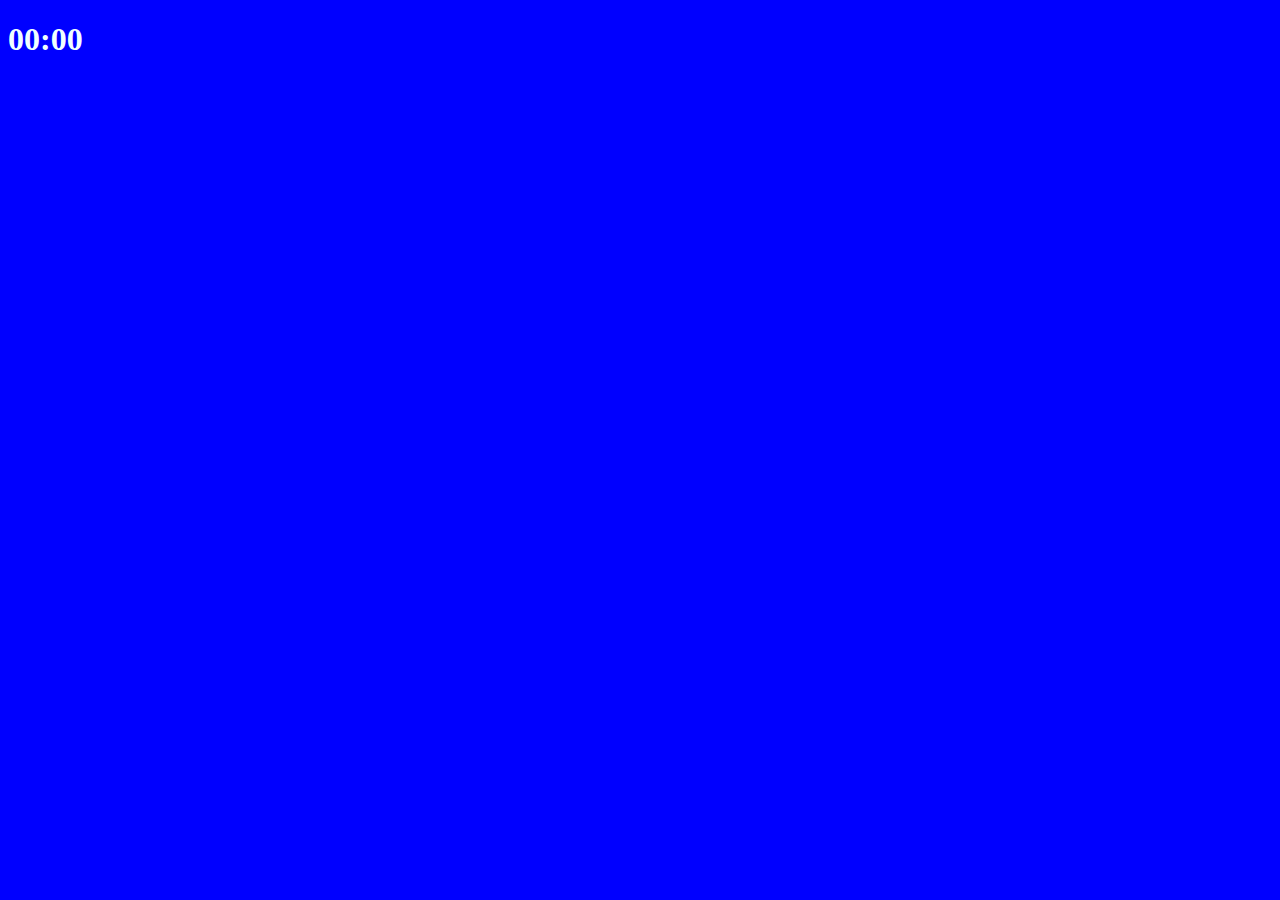
==== clock.html @ 30bd5556 "make clock" ====
<!DOCTYPE html>
<html lang="en">
<head>
    <meta charset="UTF-8">
    <title>This is a Clock</title>
    <link rel="stylesheet" href="index.css">
</head>
<body>
    <div class="js-clock">
        <h1>00:00</h1>
    </div>
    <script src="clock.js"></script>
</body>
</html>
---- index.css ----
body{
    background-color: blue;
}

h1{
    color: azure;
}
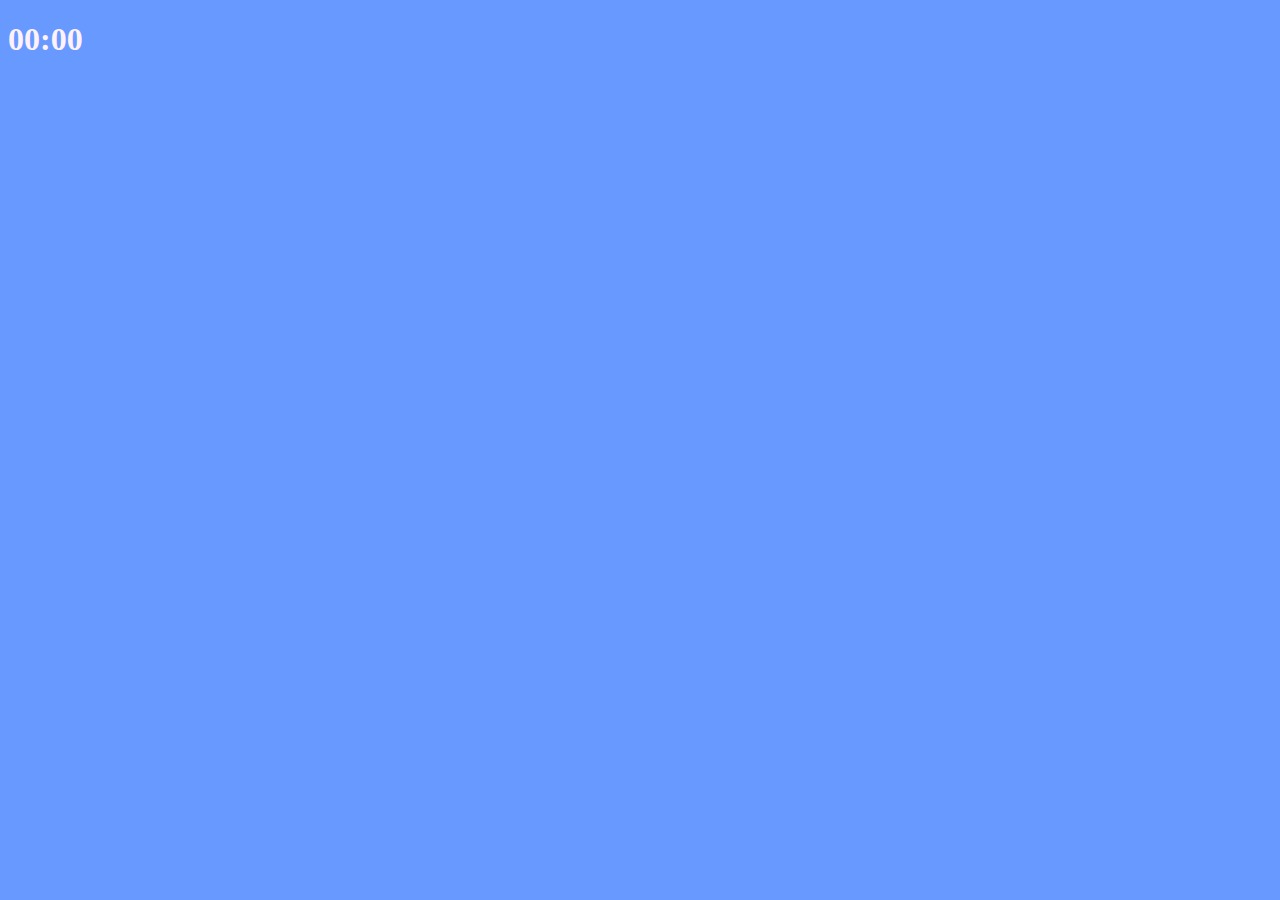
==== commit 53b5426d: "say hello {username}" ====
--- a/clock.html
+++ b/clock.html
@@ -9,6 +9,11 @@
     <div class="js-clock">
         <h1>00:00</h1>
     </div>
+    <form class="js-form form">
+        <input type="text" placeholder="what your name?"/>
+    </form>
+    <h4 class="js-greetings greetings"></h4>
     <script src="clock.js"></script>
+    <script src="gretting.js"></script>
 </body>
 </html>--- a/index.css
+++ b/index.css
@@ -1,7 +1,23 @@
 body{
-    background-color: blue;
+    background-color: #6899ff;
 }
 
 h1{
-    color: azure;
+    color: #fff1fa;
+}
+
+.btn{
+    cursor: pointer;
+}
+
+.click{
+    color: chartreuse;
+}
+
+.form, greeting {
+    display: none;
+}
+
+.showing {
+    display: block;
 }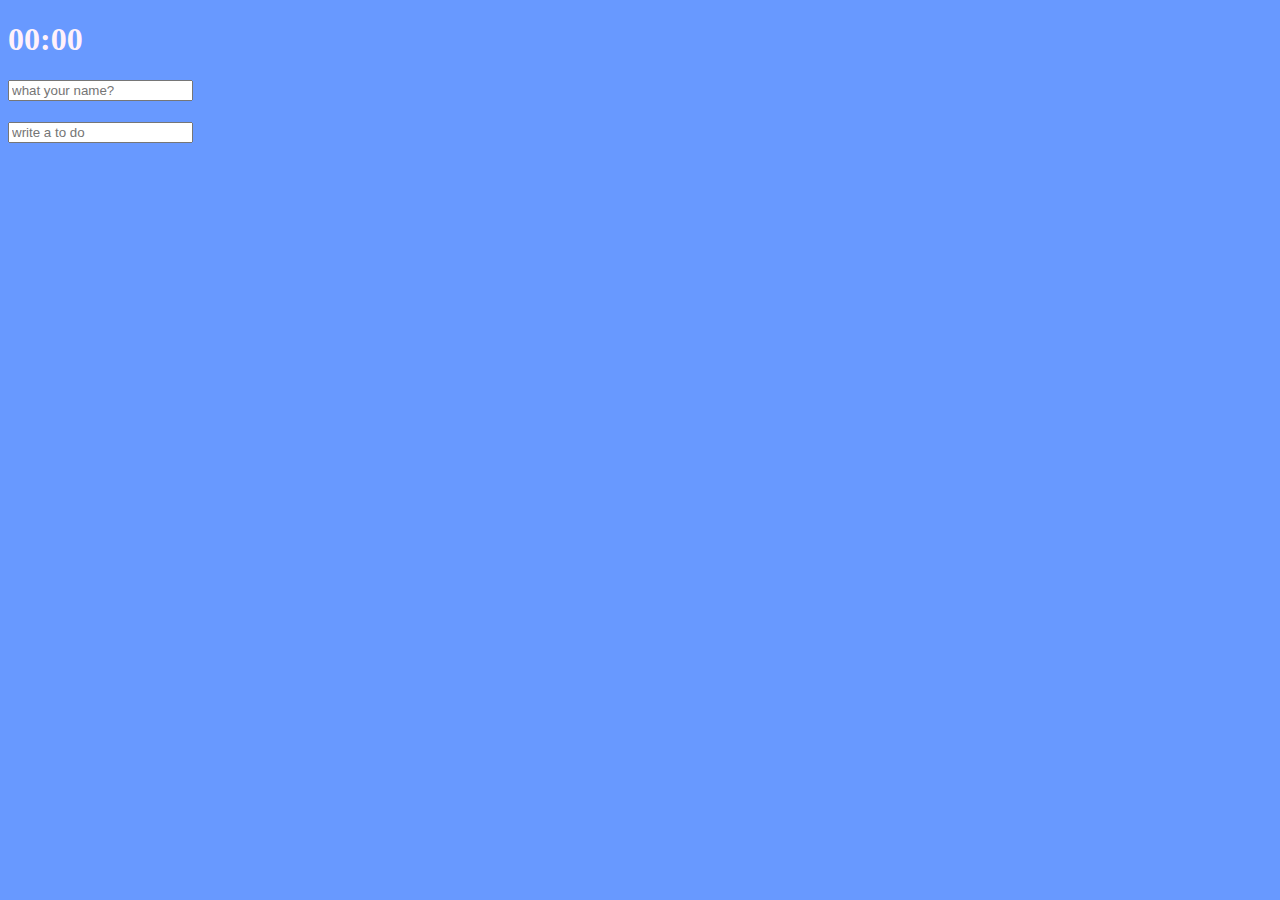
==== commit a708ac7c: "make todo list add event" ====
--- a/clock.html
+++ b/clock.html
@@ -13,7 +13,15 @@
         <input type="text" placeholder="what your name?"/>
     </form>
     <h4 class="js-greetings greetings"></h4>
+    <form class="js-todoForm">
+        <input type="text" placeholder="write a to do"/>
+    </form>
+    <ul class="js-todoList">
+
+    </ul>
+
     <script src="clock.js"></script>
     <script src="gretting.js"></script>
+    <script src="todolist.js"></script>
 </body>
 </html>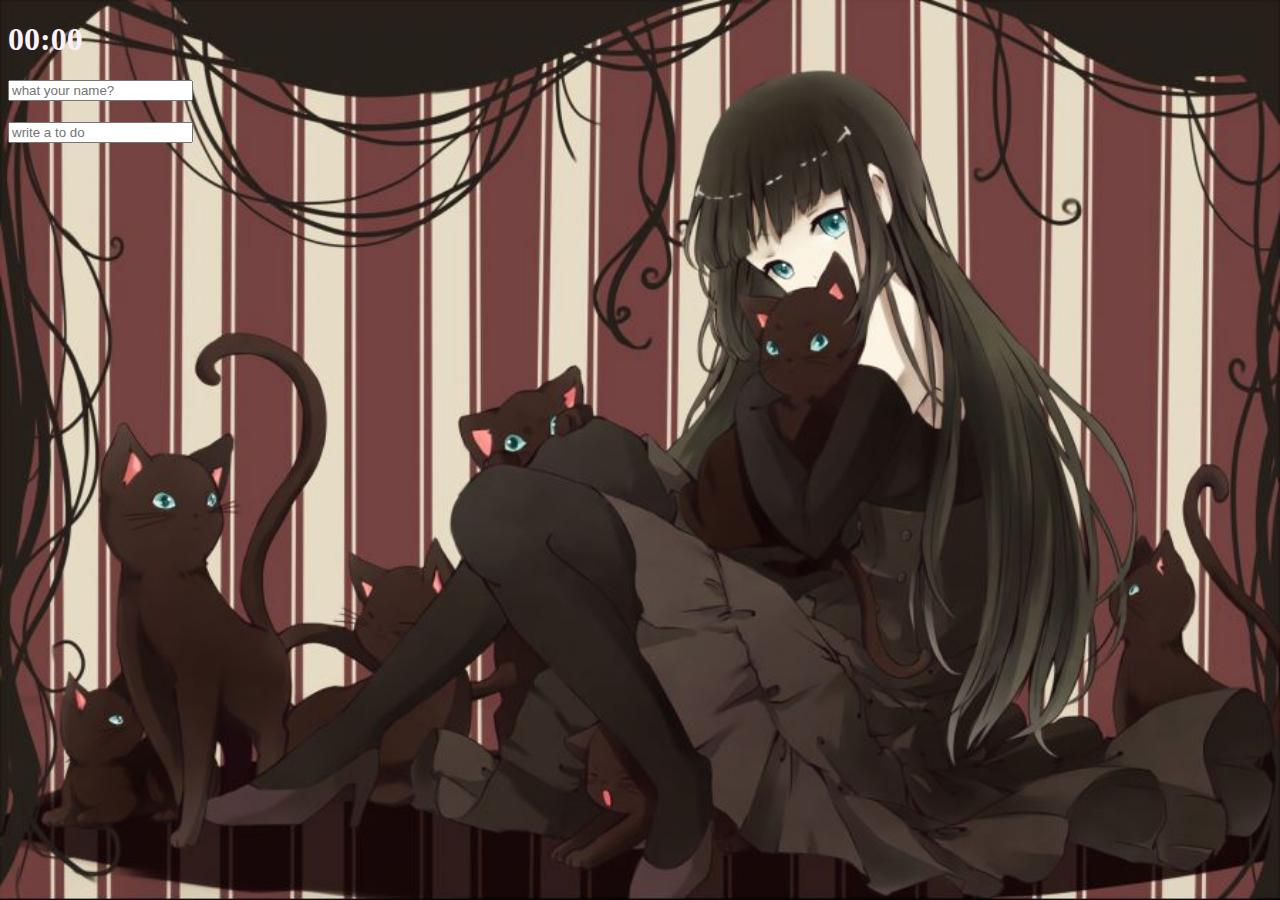
==== commit c8ddbfbd: "배경처리" ====
--- a/clock.html
+++ b/clock.html
@@ -23,5 +23,6 @@
     <script src="clock.js"></script>
     <script src="gretting.js"></script>
     <script src="todolist.js"></script>
+    <script src="bg.js"></script>
 </body>
 </html>--- a/index.css
+++ b/index.css
@@ -20,4 +20,23 @@
 
 .showing {
     display: block;
-}+}
+
+
+@keyframes fadeIn {
+    from {
+        opacity: 0;
+    } to {
+        opacity: 1;
+    }
+}
+
+.bgImage {
+    position: absolute;
+    top:0;
+    left: 0;
+    width:100%;
+    height:100%;
+    z-index: -1;
+    animation: fadeIn 5s linear;
+}
